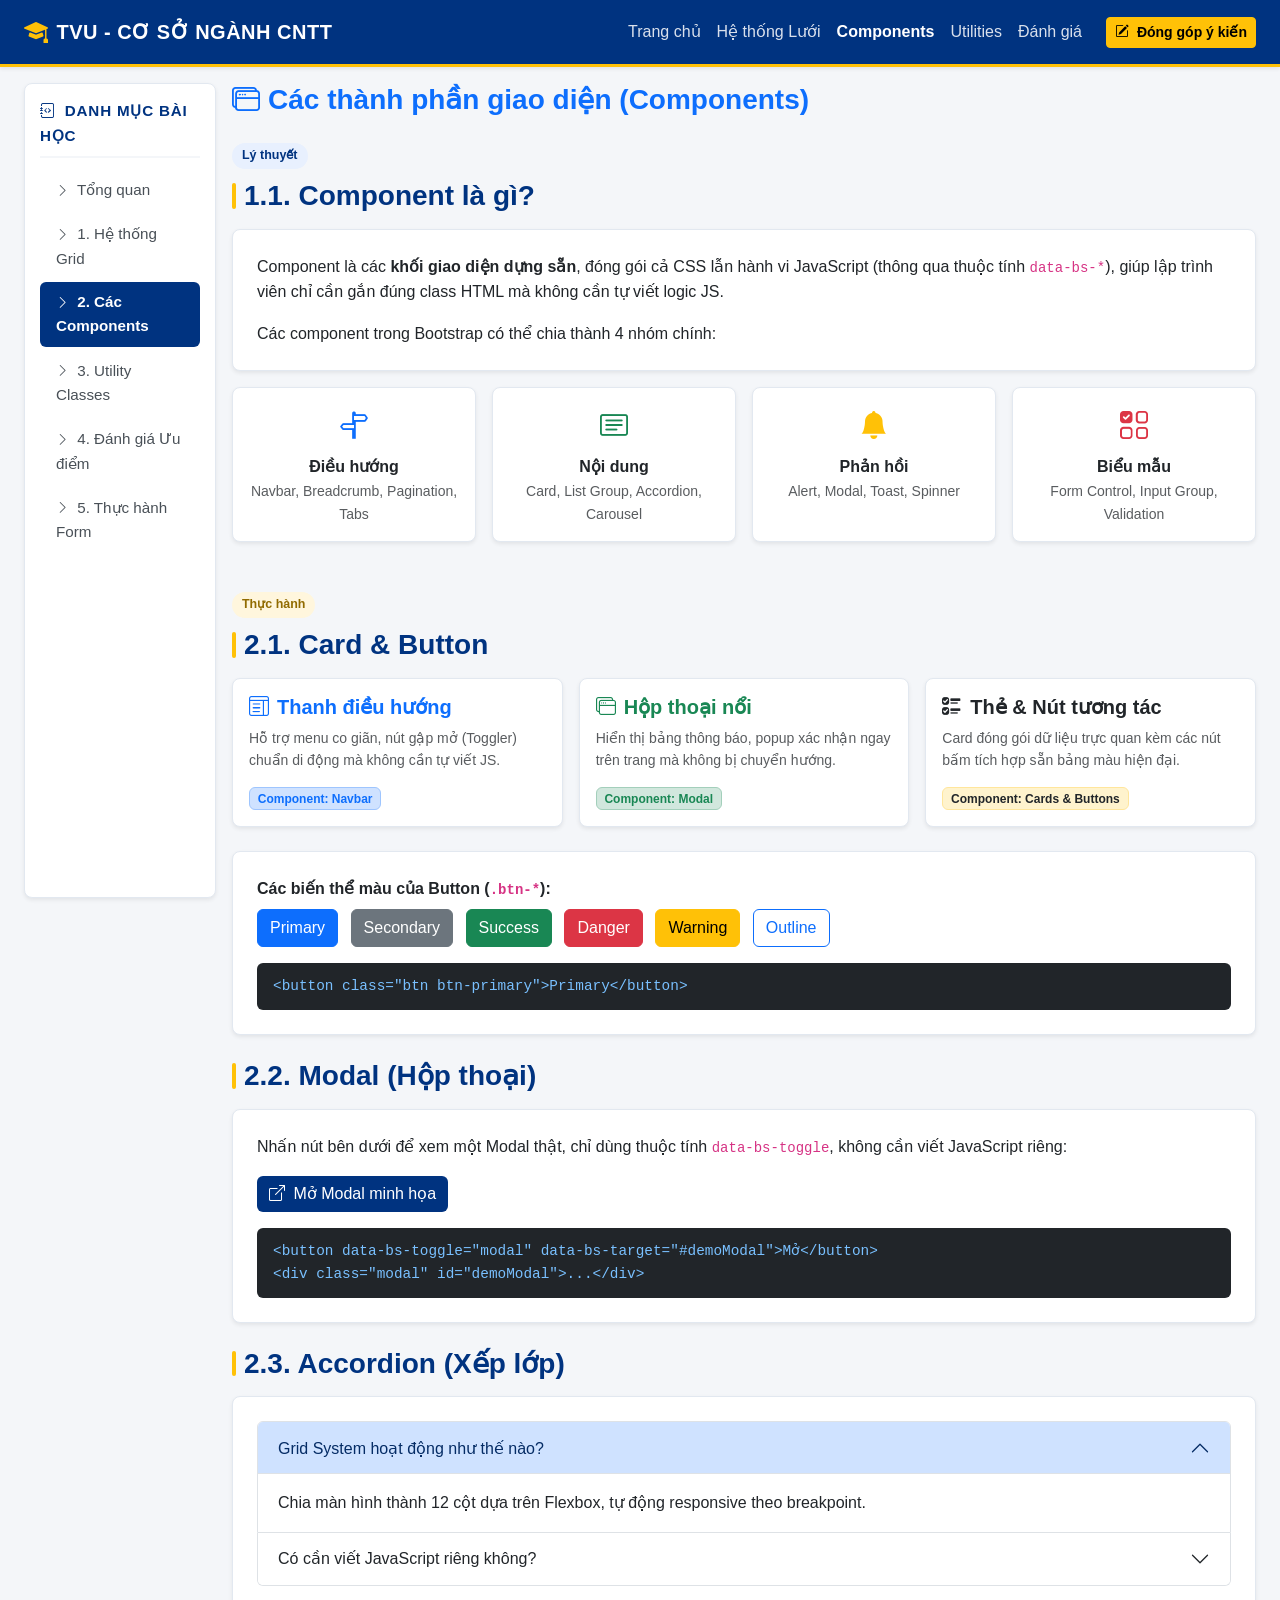
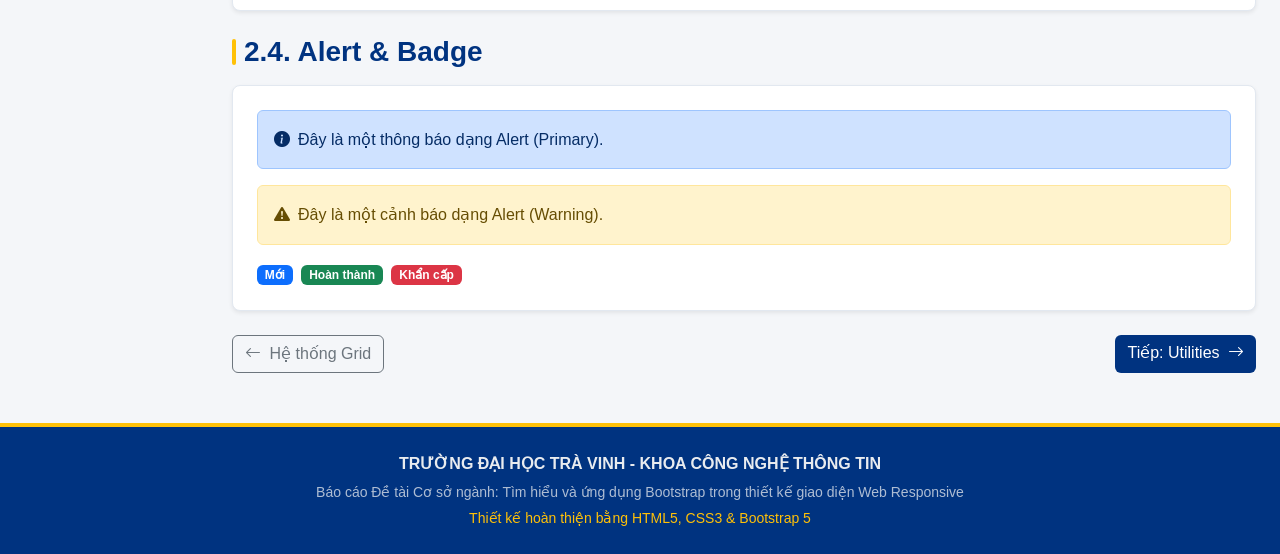
==== scr/HTML/components.html @ b6be2289 "To chuc lai cay thu muc theo chuan quy dinh cua Khoa" ====
<!DOCTYPE html>
<html lang="vi">
<head>
    <meta charset="UTF-8">
    <meta name="viewport" content="width=device-width, initial-scale=1.0">
    <title>Components - Học Bootstrap 5 - TVU</title>
    <link href="https://cdn.jsdelivr.net/npm/bootstrap@5.3.3/dist/css/bootstrap.min.css" rel="stylesheet">
    <link href="https://cdn.jsdelivr.net/npm/bootstrap-icons@1.11.3/font/bootstrap-icons.min.css" rel="stylesheet">
    <link rel="stylesheet" href="../CSS/style.css">
</head>
<body>

    <header>
        <nav class="navbar navbar-expand-lg navbar-dark navbar-tvu sticky-top shadow-sm py-2">
            <div class="container-fluid px-lg-4">
                <a class="navbar-brand fw-bold d-flex align-items-center" href="../index.html">
                    <i class="bi bi-mortarboard-fill text-warning me-2 fs-4"></i>
                    <span>TVU - CƠ SỞ NGÀNH CNTT</span>
                </a>
                <button class="navbar-toggler border-0" type="button" data-bs-toggle="collapse" data-bs-target="#tvuNavbarContent" aria-controls="tvuNavbarContent" aria-expanded="false" aria-label="Toggle navigation">
                    <span class="navbar-toggler-icon"></span>
                </button>
                <div class="collapse navbar-collapse" id="tvuNavbarContent">
                    <ul class="navbar-nav ms-auto mb-2 mb-lg-0">
                        <li class="nav-item"><a class="nav-link" href="../index.html">Trang chủ</a></li>
                        <li class="nav-item"><a class="nav-link" href="grid.html">Hệ thống Lưới</a></li>
                        <li class="nav-item"><a class="nav-link active" href="components.html">Components</a></li>
                        <li class="nav-item"><a class="nav-link" href="utilities.html">Utilities</a></li>
                        <li class="nav-item"><a class="nav-link" href="evaluation.html">Đánh giá</a></li>
                    </ul>
                    <a href="feedback.html" class="btn btn-warning btn-sm ms-lg-3 fw-semibold">
                        <i class="bi bi-pencil-square me-1"></i> Đóng góp ý kiến
                    </a>
                </div>
            </div>
        </nav>
    </header>

    <div class="container-fluid px-lg-4 mt-3">
        <div class="row g-3">

            <aside class="col-12 col-md-4 col-lg-3 col-xl-2">
                <div class="sidebar-sticky shadow-sm">
                    <div class="sidebar-title">
                        <i class="bi bi-journal-code me-1"></i> Danh mục bài học
                    </div>
                    <div class="list-group list-group-tvu list-group-flush">
                        <a href="../index.html" class="list-group-item list-group-item-action">
                            <i class="bi bi-chevron-right me-1 small"></i> Tổng quan
                        </a>
                        <a href="grid.html" class="list-group-item list-group-item-action">
                            <i class="bi bi-chevron-right me-1 small"></i> 1. Hệ thống Grid
                        </a>
                        <a href="components.html" class="list-group-item list-group-item-action active">
                            <i class="bi bi-chevron-right me-1 small"></i> 2. Các Components
                        </a>
                        <a href="utilities.html" class="list-group-item list-group-item-action">
                            <i class="bi bi-chevron-right me-1 small"></i> 3. Utility Classes
                        </a>
                        <a href="evaluation.html" class="list-group-item list-group-item-action">
                            <i class="bi bi-chevron-right me-1 small"></i> 4. Đánh giá Ưu điểm
                        </a>
                        <a href="feedback.html" class="list-group-item list-group-item-action">
                            <i class="bi bi-chevron-right me-1 small"></i> 5. Thực hành Form
                        </a>
                    </div>
                </div>
            </aside>

            <main class="col-12 col-md-8 col-lg-9 col-xl-10">

                <h1 class="h3 fw-bold text-primary mb-4"><i class="bi bi-window-stack me-2"></i>Các thành phần giao diện (Components)</h1>

                <!-- LÝ THUYẾT -->
                <section class="mb-5">
                    <span class="section-tag section-tag--theory">Lý thuyết</span>
                    <h3 class="section-heading mb-3">1.1. Component là gì?</h3>
                    <div class="content-card p-4 shadow-sm mb-3">
                        <p>Component là các <strong>khối giao diện dựng sẵn</strong>, đóng gói cả CSS lẫn hành vi JavaScript (thông qua thuộc tính <code>data-bs-*</code>), giúp lập trình viên chỉ cần gắn đúng class HTML mà không cần tự viết logic JS.</p>
                        <p class="mb-0">Các component trong Bootstrap có thể chia thành 4 nhóm chính:</p>
                    </div>
                    <div class="row g-3">
                        <div class="col-6 col-lg-3">
                            <div class="content-card h-100 p-3 shadow-sm text-center">
                                <i class="bi bi-signpost-split fs-3 text-primary"></i>
                                <h6 class="fw-bold mt-2 mb-1">Điều hướng</h6>
                                <p class="text-muted small mb-0">Navbar, Breadcrumb, Pagination, Tabs</p>
                            </div>
                        </div>
                        <div class="col-6 col-lg-3">
                            <div class="content-card h-100 p-3 shadow-sm text-center">
                                <i class="bi bi-card-text fs-3 text-success"></i>
                                <h6 class="fw-bold mt-2 mb-1">Nội dung</h6>
                                <p class="text-muted small mb-0">Card, List Group, Accordion, Carousel</p>
                            </div>
                        </div>
                        <div class="col-6 col-lg-3">
                            <div class="content-card h-100 p-3 shadow-sm text-center">
                                <i class="bi bi-bell-fill fs-3 text-warning"></i>
                                <h6 class="fw-bold mt-2 mb-1">Phản hồi</h6>
                                <p class="text-muted small mb-0">Alert, Modal, Toast, Spinner</p>
                            </div>
                        </div>
                        <div class="col-6 col-lg-3">
                            <div class="content-card h-100 p-3 shadow-sm text-center">
                                <i class="bi bi-ui-checks-grid fs-3 text-danger"></i>
                                <h6 class="fw-bold mt-2 mb-1">Biểu mẫu</h6>
                                <p class="text-muted small mb-0">Form Control, Input Group, Validation</p>
                            </div>
                        </div>
                    </div>
                </section>

                <!-- THỰC HÀNH -->
                <section class="mb-4">
                    <span class="section-tag section-tag--practice">Thực hành</span>

                    <h3 class="section-heading mb-3">2.1. Card &amp; Button</h3>
                    <div class="row g-3 mb-4">
                        <div class="col-12 col-md-6 col-xl-4">
                            <div class="content-card h-100 p-3 shadow-sm d-flex flex-column">
                                <h5 class="fw-bold text-primary"><i class="bi bi-layout-text-window me-2"></i>Thanh điều hướng</h5>
                                <p class="text-muted small flex-grow-1">Hỗ trợ menu co giãn, nút gập mở (Toggler) chuẩn di động mà không cần tự viết JS.</p>
                                <span class="badge bg-primary-subtle text-primary border border-primary-subtle align-self-start">Component: Navbar</span>
                            </div>
                        </div>
                        <div class="col-12 col-md-6 col-xl-4">
                            <div class="content-card h-100 p-3 shadow-sm d-flex flex-column">
                                <h5 class="fw-bold text-success"><i class="bi bi-window-stack me-2"></i>Hộp thoại nổi</h5>
                                <p class="text-muted small flex-grow-1">Hiển thị bảng thông báo, popup xác nhận ngay trên trang mà không bị chuyển hướng.</p>
                                <span class="badge bg-success-subtle text-success border border-success-subtle align-self-start">Component: Modal</span>
                            </div>
                        </div>
                        <div class="col-12 col-md-12 col-xl-4">
                            <div class="content-card h-100 p-3 shadow-sm d-flex flex-column">
                                <h5 class="fw-bold text-warning text-dark"><i class="bi bi-ui-checks me-2"></i>Thẻ &amp; Nút tương tác</h5>
                                <p class="text-muted small flex-grow-1">Card đóng gói dữ liệu trực quan kèm các nút bấm tích hợp sẵn bảng màu hiện đại.</p>
                                <span class="badge bg-warning-subtle text-dark border border-warning-subtle align-self-start">Component: Cards &amp; Buttons</span>
                            </div>
                        </div>
                    </div>
                    <div class="content-card p-4 shadow-sm mb-4">
                        <p class="mb-2 fw-semibold">Các biến thể màu của Button (<code>.btn-*</code>):</p>
                        <button type="button" class="btn btn-primary me-2 mb-2">Primary</button>
                        <button type="button" class="btn btn-secondary me-2 mb-2">Secondary</button>
                        <button type="button" class="btn btn-success me-2 mb-2">Success</button>
                        <button type="button" class="btn btn-danger me-2 mb-2">Danger</button>
                        <button type="button" class="btn btn-warning me-2 mb-2">Warning</button>
                        <button type="button" class="btn btn-outline-primary me-2 mb-2">Outline</button>
                        <div class="code-box mt-2">&lt;button class="btn btn-primary"&gt;Primary&lt;/button&gt;</div>
                    </div>

                    <h3 class="section-heading mb-3">2.2. Modal (Hộp thoại)</h3>
                    <div class="content-card p-4 shadow-sm mb-4">
                        <p>Nhấn nút bên dưới để xem một Modal thật, chỉ dùng thuộc tính <code>data-bs-toggle</code>, không cần viết JavaScript riêng:</p>
                        <button type="button" class="btn btn-primary" style="background-color: var(--tvu-primary); border:none;" data-bs-toggle="modal" data-bs-target="#demoModal">
                            <i class="bi bi-box-arrow-up-right me-1"></i> Mở Modal minh họa
                        </button>
                        <div class="code-box mt-3">
                            &lt;button data-bs-toggle="modal" data-bs-target="#demoModal"&gt;Mở&lt;/button&gt;<br>
                            &lt;div class="modal" id="demoModal"&gt;...&lt;/div&gt;
                        </div>
                    </div>

                    <h3 class="section-heading mb-3">2.3. Accordion (Xếp lớp)</h3>
                    <div class="content-card p-4 shadow-sm mb-4">
                        <div class="accordion" id="demoAccordion">
                            <div class="accordion-item">
                                <h2 class="accordion-header">
                                    <button class="accordion-button" type="button" data-bs-toggle="collapse" data-bs-target="#collapseOne">
                                        Grid System hoạt động như thế nào?
                                    </button>
                                </h2>
                                <div id="collapseOne" class="accordion-collapse collapse show" data-bs-parent="#demoAccordion">
                                    <div class="accordion-body">Chia màn hình thành 12 cột dựa trên Flexbox, tự động responsive theo breakpoint.</div>
                                </div>
                            </div>
                            <div class="accordion-item">
                                <h2 class="accordion-header">
                                    <button class="accordion-button collapsed" type="button" data-bs-toggle="collapse" data-bs-target="#collapseTwo">
                                        Có cần viết JavaScript riêng không?
                                    </button>
                                </h2>
                                <div id="collapseTwo" class="accordion-collapse collapse" data-bs-parent="#demoAccordion">
                                    <div class="accordion-body">Không, chỉ cần nhúng file Bootstrap Bundle JS và dùng đúng các thuộc tính <code>data-bs-*</code>.</div>
                                </div>
                            </div>
                        </div>
                    </div>

                    <h3 class="section-heading mb-3">2.4. Alert &amp; Badge</h3>
                    <div class="content-card p-4 shadow-sm">
                        <div class="alert alert-primary d-flex align-items-center" role="alert">
                            <i class="bi bi-info-circle-fill me-2"></i> Đây là một thông báo dạng Alert (Primary).
                        </div>
                        <div class="alert alert-warning d-flex align-items-center mb-3" role="alert">
                            <i class="bi bi-exclamation-triangle-fill me-2"></i> Đây là một cảnh báo dạng Alert (Warning).
                        </div>
                        <span class="badge bg-primary me-1">Mới</span>
                        <span class="badge bg-success me-1">Hoàn thành</span>
                        <span class="badge bg-danger">Khẩn cấp</span>
                    </div>
                </section>

                <div class="d-flex justify-content-between mt-4">
                    <a href="grid.html" class="btn btn-outline-secondary"><i class="bi bi-arrow-left me-1"></i> Hệ thống Grid</a>
                    <a href="utilities.html" class="btn btn-primary" style="background-color: var(--tvu-primary); border:none;">Tiếp: Utilities <i class="bi bi-arrow-right ms-1"></i></a>
                </div>

            </main>
        </div>
    </div>

    <!-- MODAL DEMO -->
    <div class="modal fade" id="demoModal" tabindex="-1" aria-hidden="true">
        <div class="modal-dialog">
            <div class="modal-content">
                <div class="modal-header" style="background-color: var(--tvu-primary); color: #fff;">
                    <h5 class="modal-title">Xác nhận thao tác</h5>
                    <button type="button" class="btn-close btn-close-white" data-bs-dismiss="modal" aria-label="Close"></button>
                </div>
                <div class="modal-body">
                    Đây là nội dung minh họa cho component <strong>Modal</strong> trong Bootstrap 5 — thường dùng để xác nhận hành động (xóa, lưu, đăng xuất...) mà không cần chuyển trang.
                </div>
                <div class="modal-footer">
                    <button type="button" class="btn btn-secondary" data-bs-dismiss="modal">Đóng</button>
                    <button type="button" class="btn btn-primary" style="background-color: var(--tvu-primary); border:none;">Đồng ý</button>
                </div>
            </div>
        </div>
    </div>

    <footer class="footer-tvu py-4 text-center">
        <div class="container">
            <p class="fw-bold mb-1">TRƯỜNG ĐẠI HỌC TRÀ VINH - KHOA CÔNG NGHỆ THÔNG TIN</p>
            <p class="small mb-1 opacity-75">Báo cáo Đề tài Cơ sở ngành: Tìm hiểu và ứng dụng Bootstrap trong thiết kế giao diện Web Responsive</p>
            <p class="small text-warning mb-0">Thiết kế hoàn thiện bằng HTML5, CSS3 & Bootstrap 5</p>
        </div>
    </footer>

    <script src="https://cdn.jsdelivr.net/npm/bootstrap@5.3.3/dist/js/bootstrap.bundle.min.js"></script>
</body>
</html>
---- scr/CSS/style.css ----
/* ==========================================================================
   HỆ THỐNG MÀU CHỦ ĐẠO & BIẾN TOÀN CỤC (LẤY CẢM HỨNG TỪ ĐH TRÀ VINH)
   ========================================================================== */
:root {
    --tvu-primary: #003380;       /* Xanh dương đậm TVU */
    --tvu-primary-hover: #002255; /* Xanh đậm khi hover */
    --tvu-secondary: #0d6efd;     /* Xanh tươi bổ trợ */
    --tvu-accent: #ffc107;        /* Màu vàng điểm nhấn */
    --tvu-bg-gray: #f4f6f9;       /* Màu nền tổng thể dịu mắt */
    --tvu-card-border: #e2e8f0;   /* Viền khung nội dung */
    --tvu-text-main: #212529;     /* Màu chữ chuẩn */
}

/* ==========================================================================
   CẤU HÌNH TỔNG QUAN
   ========================================================================== */
html {
    scroll-behavior: smooth;
}

body {
    background-color: var(--tvu-bg-gray);
    color: var(--tvu-text-main);
    font-family: 'Segoe UI', Roboto, Helvetica, Arial, sans-serif;
    line-height: 1.6;
}

/* ==========================================================================
   THANH HEADER / NAVBAR
   ========================================================================== */
.navbar-tvu {
    background-color: var(--tvu-primary);
    border-bottom: 3px solid var(--tvu-accent);
}

.navbar-tvu .navbar-brand {
    font-size: 1.25rem;
    letter-spacing: 0.5px;
}

.navbar-tvu .nav-link {
    color: rgba(255, 255, 255, 0.85) !important;
    font-weight: 500;
    transition: color 0.2s ease-in-out;
}

.navbar-tvu .nav-link:hover,
.navbar-tvu .nav-link.active {
    color: #ffffff !important;
    font-weight: 700;
}

/* ==========================================================================
   SIDEBAR MENU HỌC TẬP (CỘT BÊN TRÁI)
   ========================================================================== */
.sidebar-sticky {
    position: sticky;
    top: 72px; /* Tránh đè lên Navbar khi cuộn */
    height: calc(100vh - 85px);
    overflow-y: auto;
    background-color: #ffffff;
    border: 1px solid var(--tvu-card-border);
    border-radius: 8px;
    padding: 15px;
}

.sidebar-title {
    color: var(--tvu-primary);
    font-size: 0.95rem;
    font-weight: 700;
    text-transform: uppercase;
    letter-spacing: 0.8px;
    margin-bottom: 12px;
    padding-bottom: 8px;
    border-bottom: 2px solid var(--tvu-bg-gray);
}

.list-group-tvu .list-group-item {
    border: none;
    border-radius: 6px !important;
    margin-bottom: 4px;
    font-size: 0.95rem;
    font-weight: 500;
    color: #495057;
    transition: all 0.2s ease;
}

.list-group-tvu .list-group-item:hover {
    background-color: #e8f0fe;
    color: var(--tvu-primary);
    transform: translateX(4px);
}

.list-group-tvu .list-group-item.active {
    background-color: var(--tvu-primary);
    color: #ffffff;
    font-weight: 600;
}

/* ==========================================================================
   VÙNG NỘI DUNG CHÍNH (MAIN CONTENT)
   ========================================================================== */
.hero-banner {
    background: linear-gradient(135deg, #003380 0%, #0056b3 100%);
    border-radius: 10px;
    position: relative;
    overflow: hidden;
}

.hero-banner::after {
    content: "";
    position: absolute;
    right: -20px;
    bottom: -20px;
    width: 150px;
    height: 150px;
    background: rgba(255, 255, 255, 0.05);
    border-radius: 50%;
}

.content-card {
    background: #ffffff;
    border: 1px solid var(--tvu-card-border);
    border-radius: 8px;
    transition: transform 0.2s ease, box-shadow 0.2s ease;
}

.content-card:hover {
    transform: translateY(-3px);
    box-shadow: 0 8px 20px rgba(0, 51, 128, 0.08) !important;
}

.section-heading {
    color: var(--tvu-primary);
    font-weight: 700;
    position: relative;
    padding-left: 12px;
}

.section-heading::before {
    content: "";
    position: absolute;
    left: 0;
    top: 4px;
    bottom: 4px;
    width: 4px;
    background-color: var(--tvu-accent);
    border-radius: 2px;
}

/* Khối hiển thị mã code minh họa */
.code-box {
    background-color: #212529;
    color: #79c0ff;
    padding: 12px 16px;
    border-radius: 6px;
    font-family: 'Consolas', 'Courier New', monospace;
    font-size: 0.9rem;
    overflow-x: auto;
}

/* ==========================================================================
   TÙY BIẾN FOOTER
   ========================================================================== */
.footer-tvu {
    background-color: var(--tvu-primary);
    color: #e9ecef;
    border-top: 4px solid var(--tvu-accent);
    margin-top: 50px;
}

/* ==========================================================================
   RESPONSIVE CHO CÁC THIẾT BỊ DI ĐỘNG (MOBILE & TABLET NHỎ)
   ========================================================================== */
@media (max-width: 767.98px) {
    .sidebar-sticky {
        position: static;
        height: auto;
        margin-bottom: 20px;
    }
    
    .hero-banner {
        padding: 25px 15px !important;
        text-align: center;
    }
}
/* ==========================================================================
   BỔ SUNG CHO CẤU TRÚC NHIỀU TRANG (MULTI-PAGE)
   ========================================================================== */
.section-tag {
    display: inline-block;
    font-size: 0.78rem;
    font-weight: 700;
    padding: 3px 10px;
    border-radius: 20px;
    margin-bottom: 10px;
}
.section-tag--theory { background-color: #e8f0fe; color: var(--tvu-primary); }
.section-tag--practice { background-color: #fff6dd; color: #916b00; }

.breakpoint-table th { background-color: var(--tvu-primary); color: #fff; font-weight: 600; }

.swatch-box {
    height: 60px;
    border-radius: 6px;
    display: flex;
    align-items: center;
    justify-content: center;
    color: #fff;
    font-size: 0.8rem;
    font-weight: 600;
}

.nav-card {
    text-decoration: none;
    display: block;
    height: 100%;
}
.nav-card:hover .content-card { border-color: var(--tvu-primary); }

.ref-list li { padding: 8px 0; border-bottom: 1px dashed var(--tvu-card-border); }
.ref-list li:last-child { border-bottom: none; }
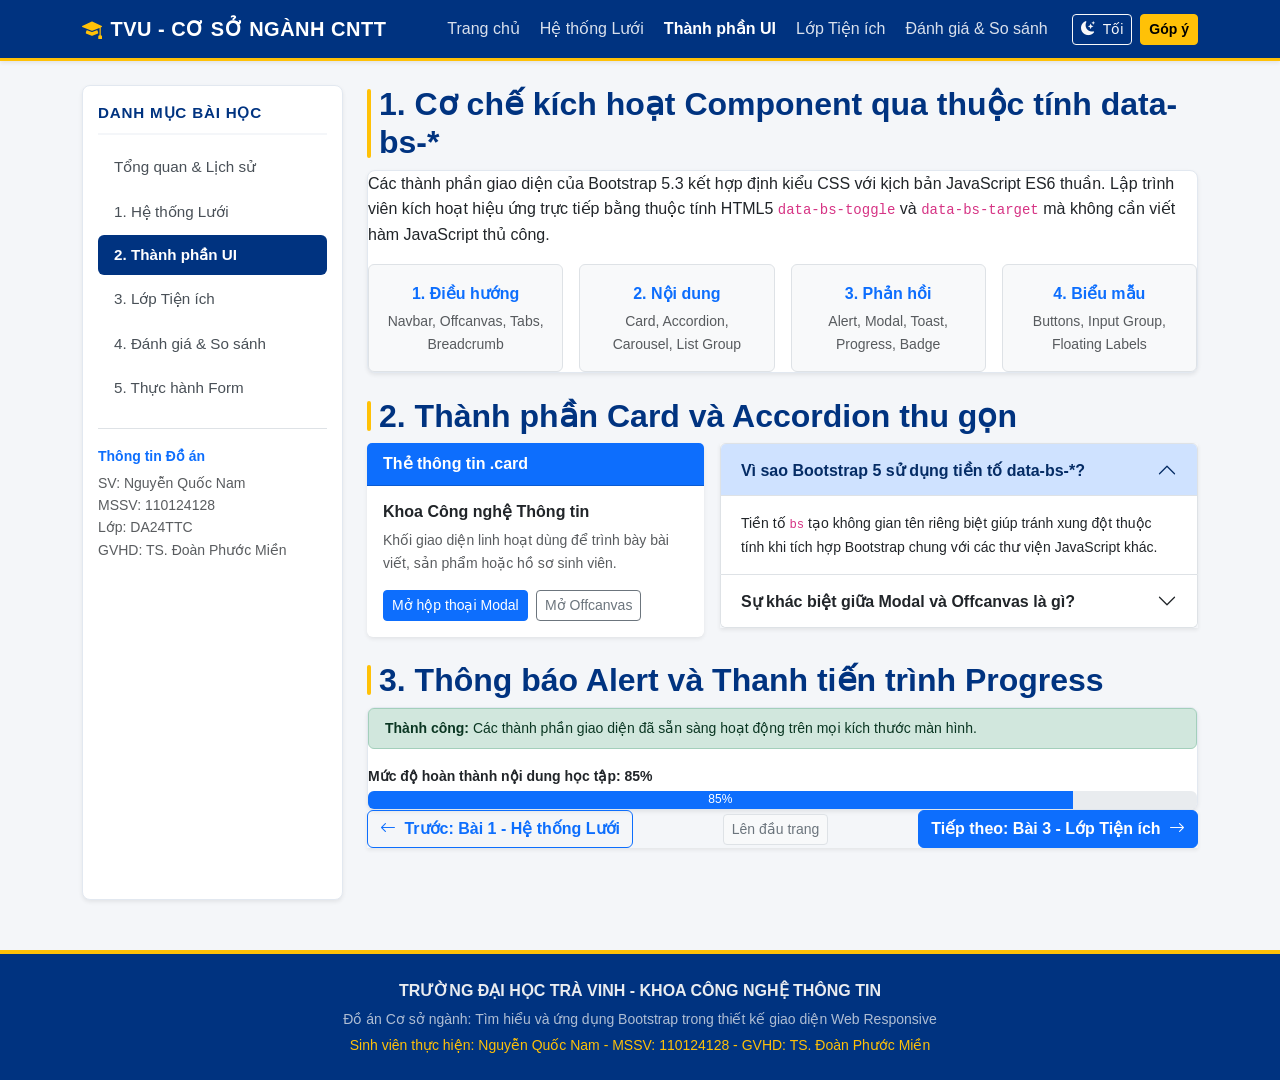
==== commit dec809e4: "Update Code and File Bao Cao" ====
--- a/scr/HTML/components.html
+++ b/scr/HTML/components.html
@@ -1,243 +1,236 @@
 <!DOCTYPE html>
-<html lang="vi">
+<html lang="vi" data-bs-theme="light">
 <head>
-    <meta charset="UTF-8">
-    <meta name="viewport" content="width=device-width, initial-scale=1.0">
-    <title>Components - Học Bootstrap 5 - TVU</title>
-    <link href="https://cdn.jsdelivr.net/npm/bootstrap@5.3.3/dist/css/bootstrap.min.css" rel="stylesheet">
-    <link href="https://cdn.jsdelivr.net/npm/bootstrap-icons@1.11.3/font/bootstrap-icons.min.css" rel="stylesheet">
-    <link rel="stylesheet" href="../CSS/style.css">
+  <meta charset="UTF-8">
+  <meta name="viewport" content="width=device-width, initial-scale=1.0">
+  <title>Thành phần Giao diện - Học Bootstrap 5.3 - TVU</title>
+  <link href="https://cdn.jsdelivr.net/npm/bootstrap@5.3.3/dist/css/bootstrap.min.css" rel="stylesheet">
+  <link href="https://cdn.jsdelivr.net/npm/bootstrap-icons@1.11.3/font/bootstrap-icons.min.css" rel="stylesheet">
+  <link href="../CSS/style.css" rel="stylesheet">
 </head>
 <body>
-
-    <header>
-        <nav class="navbar navbar-expand-lg navbar-dark navbar-tvu sticky-top shadow-sm py-2">
-            <div class="container-fluid px-lg-4">
-                <a class="navbar-brand fw-bold d-flex align-items-center" href="../index.html">
-                    <i class="bi bi-mortarboard-fill text-warning me-2 fs-4"></i>
-                    <span>TVU - CƠ SỞ NGÀNH CNTT</span>
-                </a>
-                <button class="navbar-toggler border-0" type="button" data-bs-toggle="collapse" data-bs-target="#tvuNavbarContent" aria-controls="tvuNavbarContent" aria-expanded="false" aria-label="Toggle navigation">
-                    <span class="navbar-toggler-icon"></span>
-                </button>
-                <div class="collapse navbar-collapse" id="tvuNavbarContent">
-                    <ul class="navbar-nav ms-auto mb-2 mb-lg-0">
-                        <li class="nav-item"><a class="nav-link" href="../index.html">Trang chủ</a></li>
-                        <li class="nav-item"><a class="nav-link" href="grid.html">Hệ thống Lưới</a></li>
-                        <li class="nav-item"><a class="nav-link active" href="components.html">Components</a></li>
-                        <li class="nav-item"><a class="nav-link" href="utilities.html">Utilities</a></li>
-                        <li class="nav-item"><a class="nav-link" href="evaluation.html">Đánh giá</a></li>
-                    </ul>
-                    <a href="feedback.html" class="btn btn-warning btn-sm ms-lg-3 fw-semibold">
-                        <i class="bi bi-pencil-square me-1"></i> Đóng góp ý kiến
-                    </a>
-                </div>
-            </div>
+  <header>
+    <nav class="navbar navbar-expand-lg navbar-dark navbar-tvu sticky-top shadow-sm py-2">
+      <div class="container">
+        <a class="navbar-brand fw-bold d-flex align-items-center" href="../../index.html">
+          <i class="bi bi-mortarboard-fill text-warning me-2 fs-5"></i>
+          <span>TVU - CƠ SỞ NGÀNH CNTT</span>
+        </a>
+        <div class="d-flex align-items-center order-lg-3 ms-auto ms-lg-3">
+          <button class="btn btn-outline-light btn-sm me-2" id="themeToggleBtn" type="button">
+            <i class="bi bi-moon-stars-fill" id="themeIcon"></i>
+            <span class="ms-1" id="themeText">Tối</span>
+          </button>
+          <a class="btn btn-warning btn-sm fw-semibold me-2 me-lg-0" href="feedback.html">
+            Góp ý
+          </a>
+          <button class="navbar-toggler border-0" type="button" data-bs-toggle="collapse" data-bs-target="#tvuNavbar">
+            <span class="navbar-toggler-icon"></span>
+          </button>
+        </div>
+        <div class="collapse navbar-collapse order-lg-2" id="tvuNavbar">
+          <ul class="navbar-nav ms-auto mb-2 mb-lg-0 gap-1">
+            <li class="nav-item"><a class="nav-link" href="../../index.html">Trang chủ</a></li>
+            <li class="nav-item"><a class="nav-link" href="grid.html">Hệ thống Lưới</a></li>
+            <li class="nav-item"><a class="nav-link active" aria-current="page" href="components.html">Thành phần UI</a></li>
+            <li class="nav-item"><a class="nav-link" href="utilities.html">Lớp Tiện ích</a></li>
+            <li class="nav-item"><a class="nav-link" href="evaluation.html">Đánh giá & So sánh</a></li>
+          </ul>
+        </div>
+      </div>
+    </nav>
+  </header>
+
+  <div class="container my-4">
+    <div class="row g-4">
+        <aside class="col-12 col-lg-3">
+          <div class="d-lg-none mb-2">
+            <button class="btn btn-outline-primary w-100 fw-semibold" type="button" data-bs-toggle="collapse" data-bs-target="#sidebarMenu">
+              Danh mục bài học
+            </button>
+          </div>
+          <div class="collapse d-lg-block" id="sidebarMenu">
+            <div class="sidebar-sticky shadow-sm">
+              <div class="sidebar-title">Danh mục bài học</div>
+              <div class="list-group list-group-tvu list-group-flush">
+              <a class="list-group-item list-group-item-action" href="../../index.html">Tổng quan & Lịch sử</a>
+              <a class="list-group-item list-group-item-action" href="grid.html">1. Hệ thống Lưới</a>
+              <a class="list-group-item list-group-item-action active" href="components.html">2. Thành phần UI</a>
+              <a class="list-group-item list-group-item-action" href="utilities.html">3. Lớp Tiện ích</a>
+              <a class="list-group-item list-group-item-action" href="evaluation.html">4. Đánh giá & So sánh</a>
+              <a class="list-group-item list-group-item-action" href="feedback.html">5. Thực hành Form</a>
+              </div>
+              <div class="mt-3 pt-3 border-top small text-muted">
+                <div class="fw-semibold text-primary mb-1">Thông tin Đồ án</div>
+                <div>SV: Nguyễn Quốc Nam</div>
+                <div>MSSV: 110124128</div>
+                <div>Lớp: DA24TTC</div>
+                <div>GVHD: TS. Đoàn Phước Miền</div>
+              </div>
+            </div>
+          </div>
+        </aside>
+
+      <main class="col-12 col-lg-9">
+        <section class="mb-4">
+          <h2 class="section-heading">1. Cơ chế kích hoạt Component qua thuộc tính data-bs-*</h2>
+          <div class="content-card shadow-sm">
+            <p class="mb-3">
+              Các thành phần giao diện của Bootstrap 5.3 kết hợp định kiểu CSS với kịch bản JavaScript ES6 thuần. Lập trình viên kích hoạt hiệu ứng trực tiếp bằng thuộc tính HTML5 <code>data-bs-toggle</code> và <code>data-bs-target</code> mà không cần viết hàm JavaScript thủ công.
+            </p>
+            <div class="row g-3 text-center">
+              <div class="col-12 col-md-3">
+                <div class="p-3 bg-light rounded border h-100">
+                  <div class="fw-bold text-primary mb-1">1. Điều hướng</div>
+                  <div class="small text-muted">Navbar, Offcanvas, Tabs, Breadcrumb</div>
+                </div>
+              </div>
+              <div class="col-12 col-md-3">
+                <div class="p-3 bg-light rounded border h-100">
+                  <div class="fw-bold text-primary mb-1">2. Nội dung</div>
+                  <div class="small text-muted">Card, Accordion, Carousel, List Group</div>
+                </div>
+              </div>
+              <div class="col-12 col-md-3">
+                <div class="p-3 bg-light rounded border h-100">
+                  <div class="fw-bold text-primary mb-1">3. Phản hồi</div>
+                  <div class="small text-muted">Alert, Modal, Toast, Progress, Badge</div>
+                </div>
+              </div>
+              <div class="col-12 col-md-3">
+                <div class="p-3 bg-light rounded border h-100">
+                  <div class="fw-bold text-primary mb-1">4. Biểu mẫu</div>
+                  <div class="small text-muted">Buttons, Input Group, Floating Labels</div>
+                </div>
+              </div>
+            </div>
+          </div>
+        </section>
+
+        <section class="mb-4">
+          <h2 class="section-heading">2. Thành phần Card và Accordion thu gọn</h2>
+          <div class="row g-3">
+            <div class="col-12 col-md-5">
+              <div class="card h-100 shadow-sm border-0">
+                <div class="card-header bg-primary text-white fw-semibold">Thẻ thông tin .card</div>
+                <div class="card-body">
+                  <h6 class="card-title fw-bold">Khoa Công nghệ Thông tin</h6>
+                  <p class="card-text small text-muted">Khối giao diện linh hoạt dùng để trình bày bài viết, sản phẩm hoặc hồ sơ sinh viên.</p>
+                  <button class="btn btn-sm btn-primary" data-bs-toggle="modal" data-bs-target="#demoModal" type="button">Mở hộp thoại Modal</button>
+                  <button class="btn btn-sm btn-outline-secondary ms-1" data-bs-toggle="offcanvas" data-bs-target="#demoOffcanvas" type="button">Mở Offcanvas</button>
+                </div>
+              </div>
+            </div>
+            <div class="col-12 col-md-7">
+              <div class="accordion shadow-sm" id="faqAccordion">
+                <div class="accordion-item">
+                  <h2 class="accordion-header">
+                    <button class="accordion-button fw-semibold" type="button" data-bs-toggle="collapse" data-bs-target="#accOne">
+                      Vì sao Bootstrap 5 sử dụng tiền tố data-bs-*?
+                    </button>
+                  </h2>
+                  <div id="accOne" class="accordion-collapse collapse show" data-bs-parent="#faqAccordion">
+                    <div class="accordion-body small">
+                      Tiền tố <code>bs</code> tạo không gian tên riêng biệt giúp tránh xung đột thuộc tính khi tích hợp Bootstrap chung với các thư viện JavaScript khác.
+                    </div>
+                  </div>
+                </div>
+                <div class="accordion-item">
+                  <h2 class="accordion-header">
+                    <button class="accordion-button collapsed fw-semibold" type="button" data-bs-toggle="collapse" data-bs-target="#accTwo">
+                      Sự khác biệt giữa Modal và Offcanvas là gì?
+                    </button>
+                  </h2>
+                  <div id="accTwo" class="accordion-collapse collapse" data-bs-parent="#faqAccordion">
+                    <div class="accordion-body small">
+                      Modal hiển thị hộp thoại ở chính giữa màn hình cho các xác nhận quan trọng, còn Offcanvas trượt từ cạnh màn hình để làm thanh thực đơn di động.
+                    </div>
+                  </div>
+                </div>
+              </div>
+            </div>
+          </div>
+        </section>
+
+        <section>
+          <h2 class="section-heading">3. Thông báo Alert và Thanh tiến trình Progress</h2>
+          <div class="content-card shadow-sm">
+            <div class="alert alert-success py-2 small mb-3">
+              <strong>Thành công:</strong> Các thành phần giao diện đã sẵn sàng hoạt động trên mọi kích thước màn hình.
+            </div>
+            <div class="small fw-semibold mb-1">Mức độ hoàn thành nội dung học tập: 85%</div>
+            <div class="progress" style="height: 18px;">
+              <div class="progress-bar bg-primary" style="width: 85%;">85%</div>
+            </div>
+          </div>
+        </section>
+
+        <nav class="page-nav-bottom shadow-sm d-flex flex-wrap justify-content-between align-items-center gap-2" aria-label="Điều hướng chuyển trang">
+          <a class="btn btn-outline-primary fw-semibold" href="grid.html"><i class="bi bi-arrow-left me-1"></i> Trước: Bài 1 - Hệ thống Lưới</a>
+          <a class="btn btn-light border btn-sm text-secondary" href="#">Lên đầu trang</a>
+          <a class="btn btn-primary fw-semibold" href="utilities.html">Tiếp theo: Bài 3 - Lớp Tiện ích <i class="bi bi-arrow-right ms-1"></i></a>
         </nav>
-    </header>
-
-    <div class="container-fluid px-lg-4 mt-3">
-        <div class="row g-3">
-
-            <aside class="col-12 col-md-4 col-lg-3 col-xl-2">
-                <div class="sidebar-sticky shadow-sm">
-                    <div class="sidebar-title">
-                        <i class="bi bi-journal-code me-1"></i> Danh mục bài học
-                    </div>
-                    <div class="list-group list-group-tvu list-group-flush">
-                        <a href="../index.html" class="list-group-item list-group-item-action">
-                            <i class="bi bi-chevron-right me-1 small"></i> Tổng quan
-                        </a>
-                        <a href="grid.html" class="list-group-item list-group-item-action">
-                            <i class="bi bi-chevron-right me-1 small"></i> 1. Hệ thống Grid
-                        </a>
-                        <a href="components.html" class="list-group-item list-group-item-action active">
-                            <i class="bi bi-chevron-right me-1 small"></i> 2. Các Components
-                        </a>
-                        <a href="utilities.html" class="list-group-item list-group-item-action">
-                            <i class="bi bi-chevron-right me-1 small"></i> 3. Utility Classes
-                        </a>
-                        <a href="evaluation.html" class="list-group-item list-group-item-action">
-                            <i class="bi bi-chevron-right me-1 small"></i> 4. Đánh giá Ưu điểm
-                        </a>
-                        <a href="feedback.html" class="list-group-item list-group-item-action">
-                            <i class="bi bi-chevron-right me-1 small"></i> 5. Thực hành Form
-                        </a>
-                    </div>
-                </div>
-            </aside>
-
-            <main class="col-12 col-md-8 col-lg-9 col-xl-10">
-
-                <h1 class="h3 fw-bold text-primary mb-4"><i class="bi bi-window-stack me-2"></i>Các thành phần giao diện (Components)</h1>
-
-                <!-- LÝ THUYẾT -->
-                <section class="mb-5">
-                    <span class="section-tag section-tag--theory">Lý thuyết</span>
-                    <h3 class="section-heading mb-3">1.1. Component là gì?</h3>
-                    <div class="content-card p-4 shadow-sm mb-3">
-                        <p>Component là các <strong>khối giao diện dựng sẵn</strong>, đóng gói cả CSS lẫn hành vi JavaScript (thông qua thuộc tính <code>data-bs-*</code>), giúp lập trình viên chỉ cần gắn đúng class HTML mà không cần tự viết logic JS.</p>
-                        <p class="mb-0">Các component trong Bootstrap có thể chia thành 4 nhóm chính:</p>
-                    </div>
-                    <div class="row g-3">
-                        <div class="col-6 col-lg-3">
-                            <div class="content-card h-100 p-3 shadow-sm text-center">
-                                <i class="bi bi-signpost-split fs-3 text-primary"></i>
-                                <h6 class="fw-bold mt-2 mb-1">Điều hướng</h6>
-                                <p class="text-muted small mb-0">Navbar, Breadcrumb, Pagination, Tabs</p>
-                            </div>
-                        </div>
-                        <div class="col-6 col-lg-3">
-                            <div class="content-card h-100 p-3 shadow-sm text-center">
-                                <i class="bi bi-card-text fs-3 text-success"></i>
-                                <h6 class="fw-bold mt-2 mb-1">Nội dung</h6>
-                                <p class="text-muted small mb-0">Card, List Group, Accordion, Carousel</p>
-                            </div>
-                        </div>
-                        <div class="col-6 col-lg-3">
-                            <div class="content-card h-100 p-3 shadow-sm text-center">
-                                <i class="bi bi-bell-fill fs-3 text-warning"></i>
-                                <h6 class="fw-bold mt-2 mb-1">Phản hồi</h6>
-                                <p class="text-muted small mb-0">Alert, Modal, Toast, Spinner</p>
-                            </div>
-                        </div>
-                        <div class="col-6 col-lg-3">
-                            <div class="content-card h-100 p-3 shadow-sm text-center">
-                                <i class="bi bi-ui-checks-grid fs-3 text-danger"></i>
-                                <h6 class="fw-bold mt-2 mb-1">Biểu mẫu</h6>
-                                <p class="text-muted small mb-0">Form Control, Input Group, Validation</p>
-                            </div>
-                        </div>
-                    </div>
-                </section>
-
-                <!-- THỰC HÀNH -->
-                <section class="mb-4">
-                    <span class="section-tag section-tag--practice">Thực hành</span>
-
-                    <h3 class="section-heading mb-3">2.1. Card &amp; Button</h3>
-                    <div class="row g-3 mb-4">
-                        <div class="col-12 col-md-6 col-xl-4">
-                            <div class="content-card h-100 p-3 shadow-sm d-flex flex-column">
-                                <h5 class="fw-bold text-primary"><i class="bi bi-layout-text-window me-2"></i>Thanh điều hướng</h5>
-                                <p class="text-muted small flex-grow-1">Hỗ trợ menu co giãn, nút gập mở (Toggler) chuẩn di động mà không cần tự viết JS.</p>
-                                <span class="badge bg-primary-subtle text-primary border border-primary-subtle align-self-start">Component: Navbar</span>
-                            </div>
-                        </div>
-                        <div class="col-12 col-md-6 col-xl-4">
-                            <div class="content-card h-100 p-3 shadow-sm d-flex flex-column">
-                                <h5 class="fw-bold text-success"><i class="bi bi-window-stack me-2"></i>Hộp thoại nổi</h5>
-                                <p class="text-muted small flex-grow-1">Hiển thị bảng thông báo, popup xác nhận ngay trên trang mà không bị chuyển hướng.</p>
-                                <span class="badge bg-success-subtle text-success border border-success-subtle align-self-start">Component: Modal</span>
-                            </div>
-                        </div>
-                        <div class="col-12 col-md-12 col-xl-4">
-                            <div class="content-card h-100 p-3 shadow-sm d-flex flex-column">
-                                <h5 class="fw-bold text-warning text-dark"><i class="bi bi-ui-checks me-2"></i>Thẻ &amp; Nút tương tác</h5>
-                                <p class="text-muted small flex-grow-1">Card đóng gói dữ liệu trực quan kèm các nút bấm tích hợp sẵn bảng màu hiện đại.</p>
-                                <span class="badge bg-warning-subtle text-dark border border-warning-subtle align-self-start">Component: Cards &amp; Buttons</span>
-                            </div>
-                        </div>
-                    </div>
-                    <div class="content-card p-4 shadow-sm mb-4">
-                        <p class="mb-2 fw-semibold">Các biến thể màu của Button (<code>.btn-*</code>):</p>
-                        <button type="button" class="btn btn-primary me-2 mb-2">Primary</button>
-                        <button type="button" class="btn btn-secondary me-2 mb-2">Secondary</button>
-                        <button type="button" class="btn btn-success me-2 mb-2">Success</button>
-                        <button type="button" class="btn btn-danger me-2 mb-2">Danger</button>
-                        <button type="button" class="btn btn-warning me-2 mb-2">Warning</button>
-                        <button type="button" class="btn btn-outline-primary me-2 mb-2">Outline</button>
-                        <div class="code-box mt-2">&lt;button class="btn btn-primary"&gt;Primary&lt;/button&gt;</div>
-                    </div>
-
-                    <h3 class="section-heading mb-3">2.2. Modal (Hộp thoại)</h3>
-                    <div class="content-card p-4 shadow-sm mb-4">
-                        <p>Nhấn nút bên dưới để xem một Modal thật, chỉ dùng thuộc tính <code>data-bs-toggle</code>, không cần viết JavaScript riêng:</p>
-                        <button type="button" class="btn btn-primary" style="background-color: var(--tvu-primary); border:none;" data-bs-toggle="modal" data-bs-target="#demoModal">
-                            <i class="bi bi-box-arrow-up-right me-1"></i> Mở Modal minh họa
-                        </button>
-                        <div class="code-box mt-3">
-                            &lt;button data-bs-toggle="modal" data-bs-target="#demoModal"&gt;Mở&lt;/button&gt;<br>
-                            &lt;div class="modal" id="demoModal"&gt;...&lt;/div&gt;
-                        </div>
-                    </div>
-
-                    <h3 class="section-heading mb-3">2.3. Accordion (Xếp lớp)</h3>
-                    <div class="content-card p-4 shadow-sm mb-4">
-                        <div class="accordion" id="demoAccordion">
-                            <div class="accordion-item">
-                                <h2 class="accordion-header">
-                                    <button class="accordion-button" type="button" data-bs-toggle="collapse" data-bs-target="#collapseOne">
-                                        Grid System hoạt động như thế nào?
-                                    </button>
-                                </h2>
-                                <div id="collapseOne" class="accordion-collapse collapse show" data-bs-parent="#demoAccordion">
-                                    <div class="accordion-body">Chia màn hình thành 12 cột dựa trên Flexbox, tự động responsive theo breakpoint.</div>
-                                </div>
-                            </div>
-                            <div class="accordion-item">
-                                <h2 class="accordion-header">
-                                    <button class="accordion-button collapsed" type="button" data-bs-toggle="collapse" data-bs-target="#collapseTwo">
-                                        Có cần viết JavaScript riêng không?
-                                    </button>
-                                </h2>
-                                <div id="collapseTwo" class="accordion-collapse collapse" data-bs-parent="#demoAccordion">
-                                    <div class="accordion-body">Không, chỉ cần nhúng file Bootstrap Bundle JS và dùng đúng các thuộc tính <code>data-bs-*</code>.</div>
-                                </div>
-                            </div>
-                        </div>
-                    </div>
-
-                    <h3 class="section-heading mb-3">2.4. Alert &amp; Badge</h3>
-                    <div class="content-card p-4 shadow-sm">
-                        <div class="alert alert-primary d-flex align-items-center" role="alert">
-                            <i class="bi bi-info-circle-fill me-2"></i> Đây là một thông báo dạng Alert (Primary).
-                        </div>
-                        <div class="alert alert-warning d-flex align-items-center mb-3" role="alert">
-                            <i class="bi bi-exclamation-triangle-fill me-2"></i> Đây là một cảnh báo dạng Alert (Warning).
-                        </div>
-                        <span class="badge bg-primary me-1">Mới</span>
-                        <span class="badge bg-success me-1">Hoàn thành</span>
-                        <span class="badge bg-danger">Khẩn cấp</span>
-                    </div>
-                </section>
-
-                <div class="d-flex justify-content-between mt-4">
-                    <a href="grid.html" class="btn btn-outline-secondary"><i class="bi bi-arrow-left me-1"></i> Hệ thống Grid</a>
-                    <a href="utilities.html" class="btn btn-primary" style="background-color: var(--tvu-primary); border:none;">Tiếp: Utilities <i class="bi bi-arrow-right ms-1"></i></a>
-                </div>
-
-            </main>
-        </div>
-    </div>
-
-    <!-- MODAL DEMO -->
-    <div class="modal fade" id="demoModal" tabindex="-1" aria-hidden="true">
-        <div class="modal-dialog">
-            <div class="modal-content">
-                <div class="modal-header" style="background-color: var(--tvu-primary); color: #fff;">
-                    <h5 class="modal-title">Xác nhận thao tác</h5>
-                    <button type="button" class="btn-close btn-close-white" data-bs-dismiss="modal" aria-label="Close"></button>
-                </div>
-                <div class="modal-body">
-                    Đây là nội dung minh họa cho component <strong>Modal</strong> trong Bootstrap 5 — thường dùng để xác nhận hành động (xóa, lưu, đăng xuất...) mà không cần chuyển trang.
-                </div>
-                <div class="modal-footer">
-                    <button type="button" class="btn btn-secondary" data-bs-dismiss="modal">Đóng</button>
-                    <button type="button" class="btn btn-primary" style="background-color: var(--tvu-primary); border:none;">Đồng ý</button>
-                </div>
-            </div>
-        </div>
-    </div>
-
-    <footer class="footer-tvu py-4 text-center">
-        <div class="container">
-            <p class="fw-bold mb-1">TRƯỜNG ĐẠI HỌC TRÀ VINH - KHOA CÔNG NGHỆ THÔNG TIN</p>
-            <p class="small mb-1 opacity-75">Báo cáo Đề tài Cơ sở ngành: Tìm hiểu và ứng dụng Bootstrap trong thiết kế giao diện Web Responsive</p>
-            <p class="small text-warning mb-0">Thiết kế hoàn thiện bằng HTML5, CSS3 & Bootstrap 5</p>
-        </div>
-    </footer>
-
-    <script src="https://cdn.jsdelivr.net/npm/bootstrap@5.3.3/dist/js/bootstrap.bundle.min.js"></script>
+      </main>
+    </div>
+  </div>
+
+  <div class="modal fade" id="demoModal" tabindex="-1">
+    <div class="modal-dialog">
+      <div class="modal-content">
+        <div class="modal-header">
+          <h5 class="modal-title fw-bold">Hộp thoại Modal Bootstrap 5</h5>
+          <button type="button" class="btn-close" data-bs-dismiss="modal"></button>
+        </div>
+        <div class="modal-body small">
+          Hộp thoại này được kích hoạt tự động bằng thuộc tính <code>data-bs-toggle="modal"</code>.
+        </div>
+      </div>
+    </div>
+  </div>
+
+  <div class="offcanvas offcanvas-end" tabindex="-1" id="demoOffcanvas">
+    <div class="offcanvas-header">
+      <h5 class="offcanvas-title fw-bold">Ngăn kéo trượt Offcanvas</h5>
+      <button type="button" class="btn-close" data-bs-dismiss="offcanvas"></button>
+    </div>
+    <div class="offcanvas-body small">
+      Thành phần Offcanvas hỗ trợ tạo thực đơn trượt mượt mà trên thiết bị di động.
+    </div>
+  </div>
+
+  <footer class="footer-tvu py-4 text-center">
+    <div class="container">
+      <p class="fw-bold mb-1">TRƯỜNG ĐẠI HỌC TRÀ VINH - KHOA CÔNG NGHỆ THÔNG TIN</p>
+      <p class="small mb-1 opacity-75">Đồ án Cơ sở ngành: Tìm hiểu và ứng dụng Bootstrap trong thiết kế giao diện Web Responsive</p>
+      <p class="small mb-0 text-warning">Sinh viên thực hiện: Nguyễn Quốc Nam - MSSV: 110124128 - GVHD: TS. Đoàn Phước Miền</p>
+    </div>
+  </footer>
+  <script src="https://cdn.jsdelivr.net/npm/bootstrap@5.3.3/dist/js/bootstrap.bundle.min.js"></script>
+  <script>
+    (function () {
+      const htmlEl = document.documentElement;
+      const toggleBtn = document.getElementById("themeToggleBtn");
+      const themeIcon = document.getElementById("themeIcon");
+      const themeText = document.getElementById("themeText");
+
+      function applyTheme(theme) {
+        htmlEl.setAttribute("data-bs-theme", theme);
+        localStorage.setItem("tvu_bs_theme", theme);
+        if (themeIcon && themeText) {
+          themeIcon.className = theme === "dark" ? "bi bi-sun-fill text-warning" : "bi bi-moon-stars-fill";
+          themeText.textContent = theme === "dark" ? "Sáng" : "Tối";
+        }
+      }
+
+      applyTheme(localStorage.getItem("tvu_bs_theme") || "light");
+
+      if (toggleBtn) {
+        toggleBtn.addEventListener("click", function () {
+          const next = htmlEl.getAttribute("data-bs-theme") === "dark" ? "light" : "dark";
+          applyTheme(next);
+        });
+      }
+    })();
+  </script>
 </body>
 </html>
